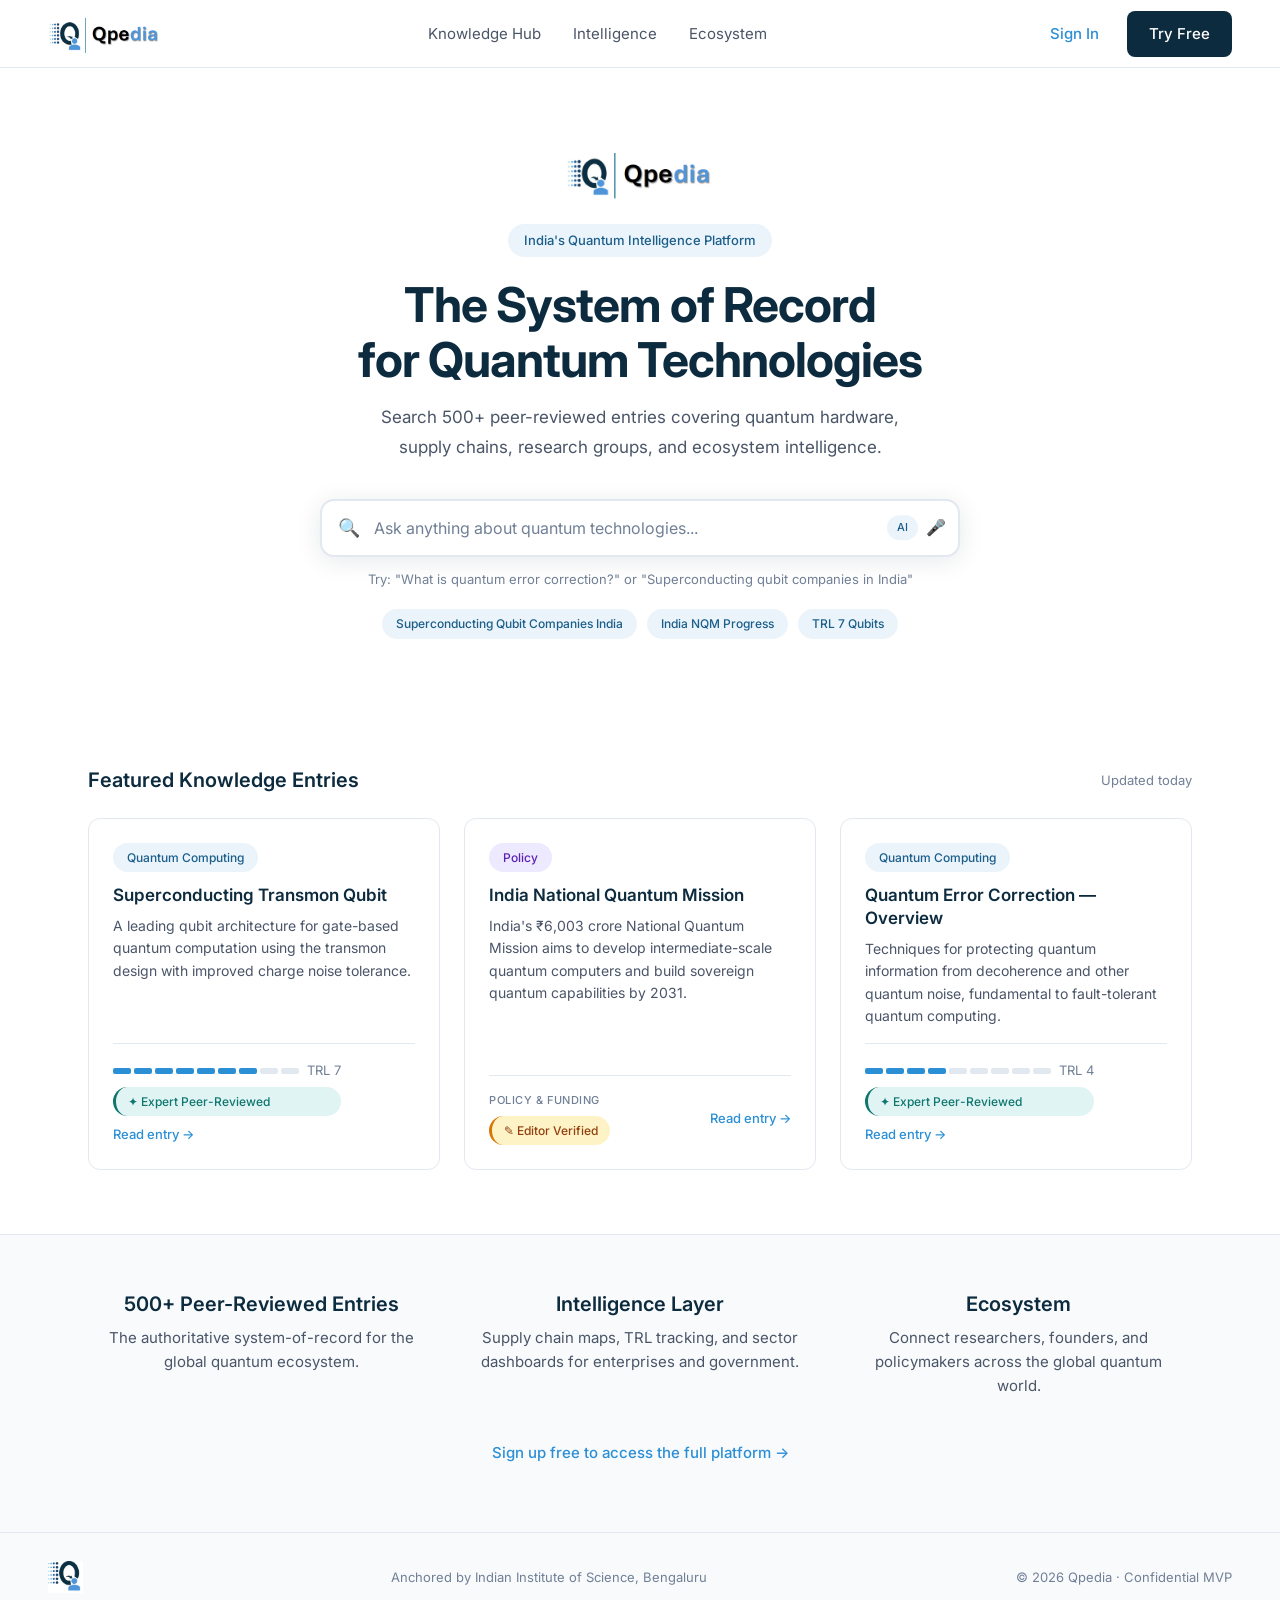
==== index.html @ 35ad792a "First commit" ====
<!DOCTYPE html>
<html lang="en">

<head>
  <meta charset="UTF-8" />
  <meta http-equiv="refresh" content="0; url=01_homepage.html" />
  <link rel="icon" type="image/x-icon" href="favicon.ico">
  <meta name="viewport" content="width=device-width, initial-scale=1.0" />
  <title>Qpedia Demo</title>
  <link rel="stylesheet" href="shared.css" />
  <style>
    body {
      display: flex;
      align-items: center;
      justify-content: center;
      min-height: 100vh;
      background: var(--qp-off-white);
    }

    .loading-wrap {
      text-align: center;
    }

    .spinner {
      width: 40px;
      height: 40px;
      border: 3px solid var(--qp-border);
      border-top-color: var(--qp-blue);
      border-radius: 50%;
      animation: spin 0.8s linear infinite;
      margin: 0 auto 16px;
    }

    @keyframes spin {
      to {
        transform: rotate(360deg);
      }
    }
  </style>
</head>

<body>
  <div class="loading-wrap">
    <div class="spinner"></div>
    <p class="qp-body">Loading Qpedia Demo…</p>
  </div>
</body>

</html>
---- shared.css ----
/* ============================================================
   QPEDIA SHARED DESIGN SYSTEM — shared.css
   Premium minimal light-mode design for Quantum Technologies
   ============================================================ */

@import url('https://fonts.googleapis.com/css2?family=Inter:wght@400;500;600;700&display=swap');

/* ============================================================
   CSS CUSTOM PROPERTIES
   ============================================================ */

:root {
  /* Brand Colors */
  --qp-navy: #0D2B3E;
  --qp-blue: #2B8FD6;
  --qp-blue-mid: #1B5E8A;
  --qp-blue-light: #EBF4FB;

  /* Neutrals */
  --qp-white: #FFFFFF;
  --qp-off-white: #F8FAFC;

  /* Text */
  --qp-text: #1A1A2E;
  --qp-text-2: #4A5568;
  --qp-text-3: #718096;

  /* UI */
  --qp-border: #E2E8F0;

  /* Status */
  --qp-success: #2F855A;
  --qp-warning: #D97706;

  /* Radius */
  --qp-radius: 12px;
  --qp-radius-sm: 8px;
  --qp-radius-lg: 16px;

  /* Shadows */
  --qp-shadow: 0 4px 16px rgba(13, 43, 62, 0.08);
  --qp-shadow-lg: 0 8px 32px rgba(13, 43, 62, 0.12);
}

/* ============================================================
   GLOBAL RESET & BASE
   ============================================================ */

*,
*::before,
*::after {
  box-sizing: border-box;
  margin: 0;
  padding: 0;
}

body {
  font-family: 'Inter', system-ui, sans-serif;
  background: var(--qp-white);
  color: var(--qp-text);
  line-height: 1.6;
  -webkit-font-smoothing: antialiased;
  -moz-osx-font-smoothing: grayscale;
}

/* ============================================================
   TYPOGRAPHY
   ============================================================ */

.qp-h1 {
  font-size: 48px;
  font-weight: 700;
  color: var(--qp-navy);
  letter-spacing: -0.02em;
  line-height: 1.15;
}

.qp-h2 {
  font-size: 32px;
  font-weight: 700;
  color: var(--qp-navy);
  letter-spacing: -0.01em;
  line-height: 1.25;
}

.qp-h3 {
  font-size: 20px;
  font-weight: 600;
  color: var(--qp-navy);
  line-height: 1.35;
}

.qp-body-lg {
  font-size: 17px;
  font-weight: 400;
  line-height: 1.75;
  color: var(--qp-text);
}

.qp-body {
  font-size: 15px;
  font-weight: 400;
  line-height: 1.6;
  color: var(--qp-text-2);
}

.qp-caption {
  font-size: 13px;
  font-weight: 400;
  color: var(--qp-text-3);
}

.qp-label {
  font-size: 12px;
  font-weight: 500;
  letter-spacing: 0.05em;
  text-transform: uppercase;
  color: var(--qp-text-3);
}

/* ============================================================
   NAVIGATION
   ============================================================ */

.qp-nav {
  height: 68px;
  background: var(--qp-white);
  border-bottom: 1px solid var(--qp-border);
  display: flex;
  align-items: center;
  justify-content: space-between;
  padding: 0 48px;
  position: sticky;
  top: 0;
  z-index: 100;
  max-width: 100%;
}

.qp-nav-brand {
  display: flex;
  align-items: center;
  gap: 10px;
  text-decoration: none;
}

.qp-nav-brand img {
  height: 40px;
}

.qp-nav-brand-text {
  font-size: 20px;
  font-weight: 700;
  color: var(--qp-navy);
}

.qp-nav-links {
  display: flex;
  gap: 32px;
  list-style: none;
}

.qp-nav-links a {
  font-size: 15px;
  color: var(--qp-text-2);
  text-decoration: none;
  transition: color 0.15s;
}

.qp-nav-links a:hover {
  color: var(--qp-navy);
}

.qp-nav-links a.active {
  color: var(--qp-navy);
  font-weight: 600;
}

.qp-nav-actions {
  display: flex;
  gap: 12px;
  align-items: center;
}

.qp-nav-avatar {
  width: 38px;
  height: 38px;
  border-radius: 50%;
  background: var(--qp-navy);
  color: var(--qp-white);
  font-size: 14px;
  font-weight: 600;
  display: flex;
  align-items: center;
  justify-content: center;
  flex-shrink: 0;
}

.qp-nav-bell {
  position: relative;
  cursor: pointer;
  font-size: 20px;
  color: var(--qp-text-2);
  display: flex;
  align-items: center;
  justify-content: center;
}

.qp-nav-bell .badge {
  position: absolute;
  top: -4px;
  right: -4px;
  background: #EF4444;
  color: var(--qp-white);
  font-size: 10px;
  font-weight: 600;
  border-radius: 50%;
  width: 16px;
  height: 16px;
  display: flex;
  align-items: center;
  justify-content: center;
}

/* ============================================================
   FOOTER
   ============================================================ */

.qp-footer {
  background: var(--qp-off-white);
  border-top: 1px solid var(--qp-border);
  padding: 28px 48px;
  display: flex;
  align-items: center;
  justify-content: space-between;
}

.qp-footer img {
  height: 32px;
}

.qp-footer-center {
  font-size: 13px;
  color: var(--qp-text-3);
}

.qp-footer-right {
  font-size: 13px;
  color: var(--qp-text-3);
}

/* ============================================================
   BUTTONS
   ============================================================ */

.qp-btn-primary {
  background: var(--qp-navy);
  color: var(--qp-white);
  border: none;
  border-radius: var(--qp-radius-sm);
  padding: 11px 22px;
  font-size: 15px;
  font-weight: 500;
  cursor: pointer;
  font-family: inherit;
  transition: background 0.15s;
  text-decoration: none;
  display: inline-flex;
  align-items: center;
  gap: 8px;
}

.qp-btn-primary:hover {
  background: var(--qp-blue-mid);
}

.qp-btn-secondary {
  background: var(--qp-white);
  color: var(--qp-navy);
  border: 1.5px solid var(--qp-navy);
  border-radius: var(--qp-radius-sm);
  padding: 11px 22px;
  font-size: 15px;
  font-weight: 500;
  cursor: pointer;
  font-family: inherit;
  transition: background 0.15s;
  text-decoration: none;
  display: inline-flex;
  align-items: center;
  gap: 8px;
}

.qp-btn-secondary:hover {
  background: var(--qp-blue-light);
}

.qp-btn-ghost {
  background: transparent;
  color: var(--qp-blue);
  border: none;
  padding: 11px 16px;
  font-size: 15px;
  font-weight: 500;
  cursor: pointer;
  font-family: inherit;
  text-decoration: none;
  display: inline-flex;
  align-items: center;
  gap: 6px;
  transition: color 0.15s;
}

.qp-btn-ghost:hover {
  color: var(--qp-blue-mid);
}

.qp-btn-success {
  background: var(--qp-success);
  color: var(--qp-white);
  border: none;
  border-radius: var(--qp-radius-sm);
  padding: 11px 22px;
  font-size: 15px;
  font-weight: 500;
  cursor: pointer;
  font-family: inherit;
  transition: background 0.15s;
  text-decoration: none;
  display: inline-flex;
  align-items: center;
  gap: 8px;
}

.qp-btn-success:hover {
  background: #276749;
}

/* Button size modifier */
.qp-btn-sm {
  padding: 8px 16px;
  font-size: 13px;
}

/* ============================================================
   CARDS
   ============================================================ */

.qp-card {
  background: var(--qp-white);
  border: 1px solid var(--qp-border);
  border-radius: var(--qp-radius);
  padding: 24px;
  transition: all 0.2s;
}

.qp-card:hover {
  border-color: #B5D0E8;
  box-shadow: var(--qp-shadow);
}

.qp-card-highlight {
  background: var(--qp-white);
  border: 2px solid var(--qp-blue);
  border-radius: var(--qp-radius);
  padding: 24px;
  transition: all 0.2s;
}

.qp-card-highlight:hover {
  box-shadow: var(--qp-shadow);
}

/* ============================================================
   TRUST BADGES
   ============================================================ */

.qp-badge-expert {
  display: inline-flex;
  align-items: center;
  gap: 0px;
  padding: 5px 12px;
  background: #E0F4F4;
  color: #0F766E;
  border-radius: 20px;
  border-left: 3px solid #0F766E;
  font-size: 12px;
  font-weight: 500;
}

.qp-badge-editor {
  display: inline-flex;
  align-items: center;
  gap: 6px;
  padding: 5px 12px;
  background: #FEF3C7;
  color: #92400E;
  border-radius: 20px;
  border-left: 3px solid #D97706;
  font-size: 12px;
  font-weight: 500;
}

.qp-nav-links a.kh-active {
  color: var(--qp-navy);
  font-weight: 700;
  text-decoration: underline;
  text-underline-offset: 4px;
}

/* ============================================================
   TRL INDICATOR
   ============================================================ */

.qp-trl {
  display: flex;
  align-items: center;
  gap: 8px;
}

.qp-trl-bar {
  display: flex;
  gap: 3px;
}

.qp-trl-segment {
  width: 18px;
  height: 6px;
  border-radius: 2px;
}

.qp-trl-segment.filled {
  background: var(--qp-blue);
}

.qp-trl-segment.empty {
  background: var(--qp-border);
}

.qp-trl-label {
  font-size: 13px;
  color: var(--qp-text-3);
  white-space: nowrap;
}

/* ============================================================
   DOMAIN CHIPS
   ============================================================ */

.qp-chip {
  display: inline-flex;
  align-items: center;
  padding: 5px 14px;
  background: var(--qp-blue-light);
  color: var(--qp-blue-mid);
  border-radius: 20px;
  font-size: 12px;
  font-weight: 500;
  text-decoration: none;
  transition: background 0.15s;
}

.qp-chip:hover {
  background: #D4E9F7;
}

.qp-chip-selected {
  border: 1.5px solid var(--qp-blue);
  background: var(--qp-blue-light);
  color: var(--qp-blue-mid);
}

.qp-chip-outline {
  background: transparent;
  border: 1px solid var(--qp-border);
  color: var(--qp-text-2);
}

/* ============================================================
   AI SUMMARY BOX
   ============================================================ */

.qp-ai-box {
  background: var(--qp-blue-light);
  border-left: 4px solid var(--qp-blue);
  border-radius: var(--qp-radius-sm);
  padding: 20px 24px;
}

.qp-ai-box-header {
  display: flex;
  justify-content: space-between;
  align-items: center;
  margin-bottom: 12px;
}

.qp-ai-label {
  font-size: 12px;
  font-weight: 600;
  letter-spacing: 0.05em;
  text-transform: uppercase;
  color: var(--qp-blue);
}

.qp-ai-powered {
  font-size: 12px;
  color: var(--qp-text-3);
}

/* ============================================================
   FORM INPUTS
   ============================================================ */

.qp-input {
  width: 100%;
  height: 48px;
  border: 1px solid var(--qp-border);
  border-radius: var(--qp-radius-sm);
  padding: 0 16px;
  font-size: 15px;
  font-family: inherit;
  color: var(--qp-text);
  outline: none;
  background: var(--qp-white);
  transition: border-color 0.15s, box-shadow 0.15s;
}

.qp-input:focus {
  border-color: var(--qp-blue);
  box-shadow: 0 0 0 3px rgba(43, 143, 214, 0.12);
}

.qp-input::placeholder {
  color: var(--qp-text-3);
}

.qp-input-wrap {
  position: relative;
  width: 100%;
}

.qp-input-icon-left {
  position: absolute;
  left: 14px;
  top: 50%;
  transform: translateY(-50%);
  color: var(--qp-text-3);
  pointer-events: none;
  display: flex;
  align-items: center;
}

.qp-input-wrap .qp-input-icon-left+.qp-input {
  padding-left: 44px;
}

/* ============================================================
   LAYOUT UTILITIES
   ============================================================ */

.qp-container {
  max-width: 1200px;
  margin: 0 auto;
  padding: 0 48px;
}

.qp-page {
  min-height: 100vh;
  display: flex;
  flex-direction: column;
}

.qp-content {
  flex: 1;
}

.qp-two-col {
  display: grid;
  grid-template-columns: 760px 1fr;
  gap: 0;
}

.qp-three-col {
  display: grid;
  grid-template-columns: 240px 1fr 240px;
  gap: 0;
}

.qp-sidebar-left {
  border-right: 1px solid var(--qp-border);
  padding: 24px;
  background: var(--qp-off-white);
}

.qp-sidebar-right {
  border-left: 1px solid var(--qp-border);
  padding: 24px;
  background: var(--qp-off-white);
}

.qp-section {
  padding: 48px 0;
}

.qp-divider {
  height: 1px;
  background: var(--qp-border);
  border: none;
  margin: 20px 0;
}

/* ============================================================
   RESEARCHER MINI-CARD & AVATARS
   ============================================================ */

.qp-person-card {
  background: var(--qp-white);
  border: 1px solid var(--qp-border);
  border-radius: var(--qp-radius);
  padding: 16px;
  display: flex;
  flex-direction: column;
  gap: 6px;
  transition: all 0.2s;
}

.qp-person-card:hover {
  border-color: #B5D0E8;
  box-shadow: var(--qp-shadow);
}

.qp-avatar {
  width: 44px;
  height: 44px;
  border-radius: 50%;
  background: var(--qp-navy);
  color: var(--qp-white);
  font-size: 15px;
  font-weight: 600;
  display: flex;
  align-items: center;
  justify-content: center;
  flex-shrink: 0;
}

.qp-avatar-lg {
  width: 72px;
  height: 72px;
  font-size: 24px;
}

/* ============================================================
   SIGN-UP GATE BOX
   ============================================================ */

.qp-gate {
  border: 2px solid var(--qp-blue);
  border-radius: var(--qp-radius);
  padding: 32px;
  text-align: center;
  background: var(--qp-white);
}

/* ============================================================
   KEY CONCEPT CALLOUT
   ============================================================ */

.qp-callout {
  background: var(--qp-blue-light);
  border-left: 4px solid var(--qp-blue);
  border-radius: var(--qp-radius-sm);
  padding: 16px 20px;
  margin: 24px 0;
}

/* ============================================================
   INLINE KNOWLEDGE GRAPH LINK
   ============================================================ */

.qp-kg-link {
  color: var(--qp-blue);
  text-decoration: underline;
  text-decoration-style: dotted;
  cursor: pointer;
}

.qp-kg-link::after {
  content: '⤴';
  font-size: 11px;
  vertical-align: super;
  margin-left: 2px;
}

/* ============================================================
   STATS ROW
   ============================================================ */

.qp-stats {
  display: flex;
  gap: 0;
}

.qp-stat {
  flex: 1;
  text-align: center;
  padding: 12px;
}

.qp-stat-value {
  font-size: 20px;
  font-weight: 600;
  color: var(--qp-navy);
  display: block;
}

.qp-stat-label {
  font-size: 12px;
  color: var(--qp-text-3);
}

/* ============================================================
   PROGRESS RING
   ============================================================ */

.qp-progress-ring {
  display: inline-block;
}

/* ============================================================
   TAB NAVIGATION
   ============================================================ */

.qp-tabs {
  display: flex;
  border-bottom: 2px solid var(--qp-border);
  gap: 0;
}

.qp-tab {
  padding: 10px 22px;
  font-size: 15px;
  color: var(--qp-text-2);
  cursor: pointer;
  border-bottom: 2px solid transparent;
  margin-bottom: -2px;
  text-decoration: none;
  font-family: inherit;
  background: transparent;
  border-top: none;
  border-left: none;
  border-right: none;
  transition: color 0.15s, border-bottom-color 0.15s;
  white-space: nowrap;
}

.qp-tab:hover {
  color: var(--qp-navy);
}

.qp-tab.active {
  color: var(--qp-navy);
  font-weight: 600;
  border-bottom-color: var(--qp-navy);
}
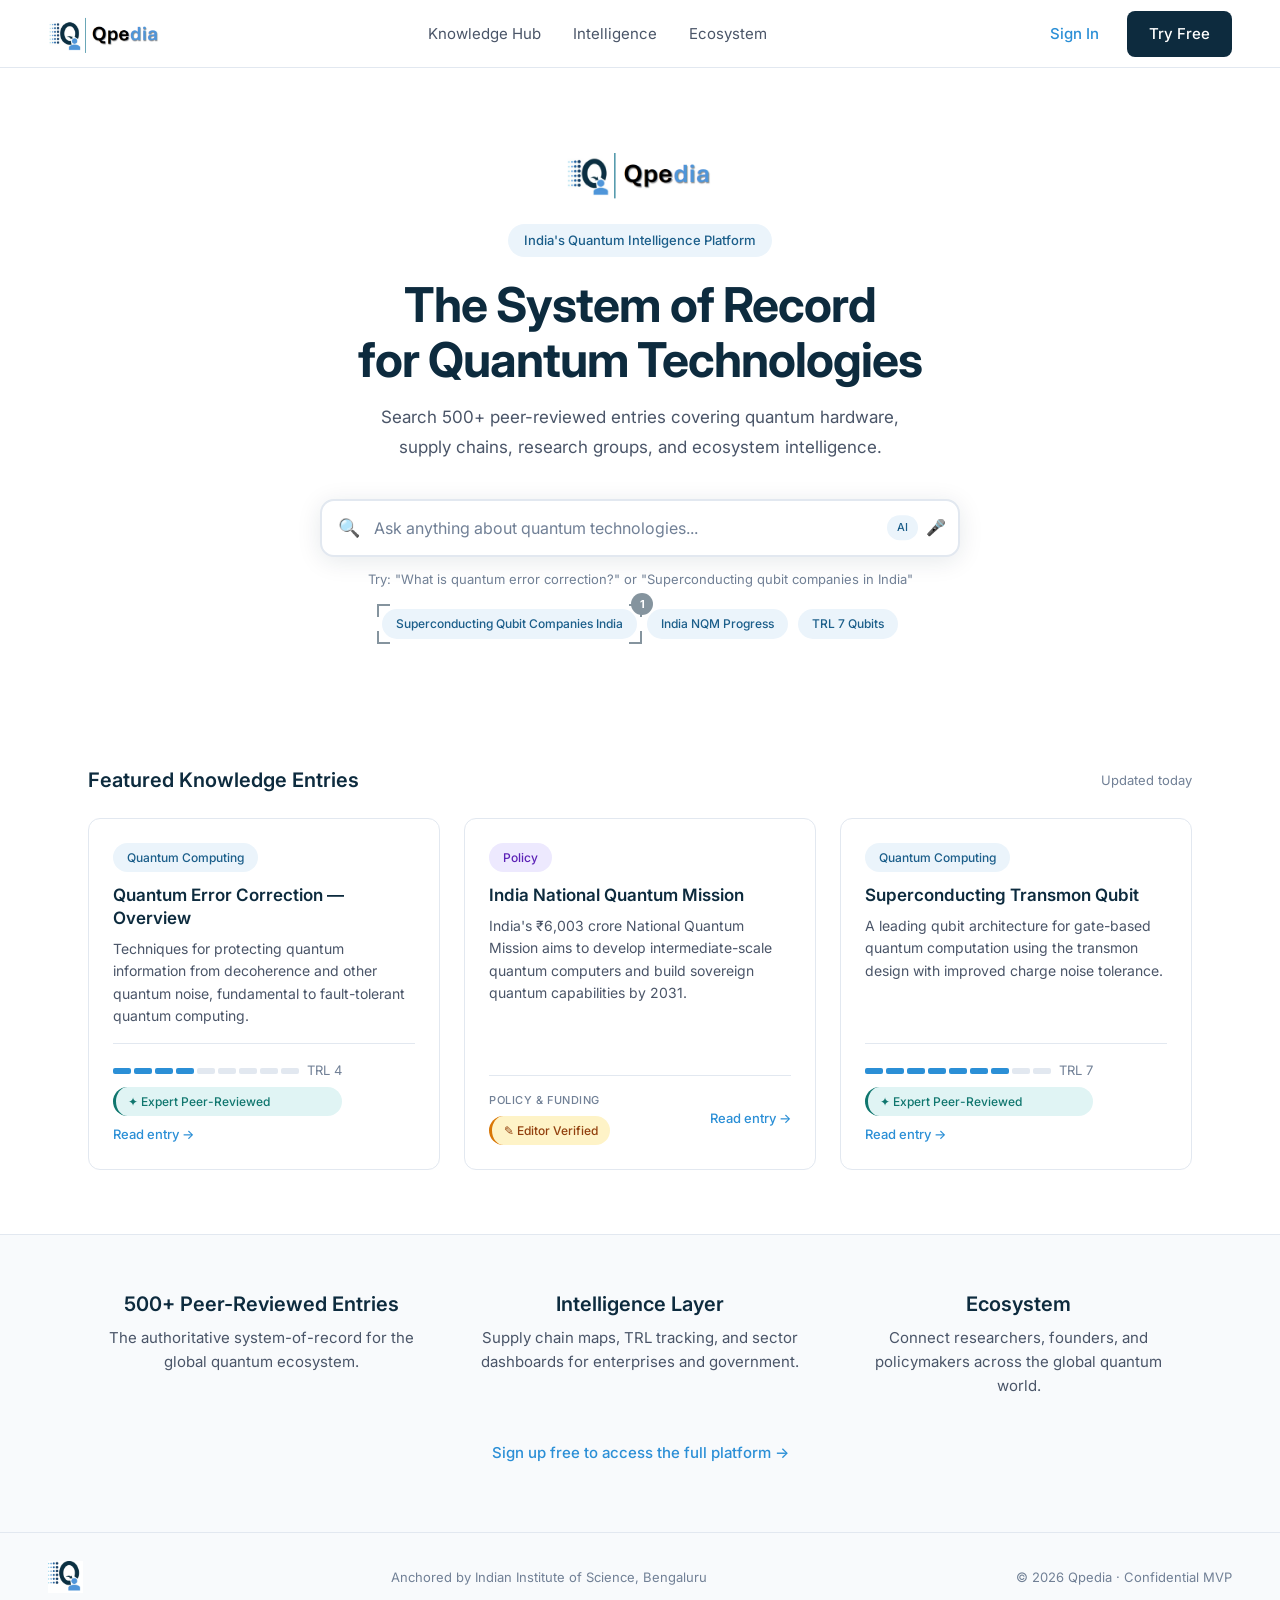
==== commit cc0daa2f: "feat: mock-site-tour; UI: added revenue stream based nudges to the apge" ====
--- a/index.html
+++ b/index.html
@@ -3,47 +3,474 @@
 
 <head>
   <meta charset="UTF-8" />
-  <meta http-equiv="refresh" content="0; url=01_homepage.html" />
+  <meta name="viewport" content="width=device-width, initial-scale=1.0" />
+  <title>Qpedia — The System of Record for Quantum Technologies</title>
   <link rel="icon" type="image/x-icon" href="favicon.ico">
-  <meta name="viewport" content="width=device-width, initial-scale=1.0" />
-  <title>Qpedia Demo</title>
+  <meta name="description"
+    content="Search 500+ peer-reviewed entries covering quantum hardware, supply chains, research groups, and ecosystem intelligence." />
   <link rel="stylesheet" href="shared.css" />
+  <link rel="stylesheet" href="shared-tour.css" />
   <style>
-    body {
+    /* ── Hero ──────────────────────────────────────────────── */
+    .hero {
+      width: 100%;
+      background: var(--qp-white);
+      padding: 80px 48px 64px;
+      text-align: center;
+    }
+
+    .hero-badge {
+      display: inline-block;
+      background: var(--qp-blue-light);
+      color: var(--qp-blue-mid);
+      border-radius: 20px;
+      padding: 6px 16px;
+      font-size: 13px;
+      font-weight: 500;
+      margin-bottom: 20px;
+    }
+
+    .hero h1 {
+      max-width: 720px;
+      margin: 0 auto 16px;
+    }
+
+    .hero .hero-sub {
+      max-width: 540px;
+      margin: 0 auto 36px;
+      color: var(--qp-text-2);
+    }
+
+    /* ── Search box ─────────────────────────────────────────── */
+    .search-wrap {
+      max-width: 640px;
+      margin: 0 auto;
+      position: relative;
+    }
+
+    .search-wrap input[type="text"] {
+      width: 100%;
+      height: 58px;
+      border: 2px solid var(--qp-border);
+      border-radius: 14px;
+      padding: 0 120px 0 52px;
+      font-size: 16px;
+      font-family: inherit;
+      color: var(--qp-text);
+      outline: none;
+      box-shadow: 0 4px 24px rgba(13, 43, 62, 0.10);
+      transition: border-color 0.2s;
+    }
+
+    .search-wrap input[type="text"]:focus {
+      border-color: var(--qp-blue);
+    }
+
+    .search-wrap input[type="text"]::placeholder {
+      color: var(--qp-text-3);
+    }
+
+    .search-icon {
+      position: absolute;
+      left: 18px;
+      top: 50%;
+      transform: translateY(-50%);
+      font-size: 18px;
+      color: var(--qp-text-3);
+      pointer-events: none;
+      line-height: 1;
+    }
+
+    .search-right {
+      position: absolute;
+      right: 14px;
+      top: 50%;
+      transform: translateY(-50%);
+      display: flex;
+      gap: 8px;
+      align-items: center;
+    }
+
+    .search-mic {
+      font-size: 16px;
+      cursor: pointer;
+      line-height: 1;
+      color: var(--qp-text-3);
+      transition: color 0.15s;
+    }
+
+    .search-mic:hover {
+      color: var(--qp-navy);
+    }
+
+    .search-hint {
+      margin-top: 12px;
+      text-align: center;
+    }
+
+    /* ── Trending tags ──────────────────────────────────────── */
+    .trending-row {
+      display: flex;
+      justify-content: center;
+      gap: 10px;
+      margin-top: 20px;
+    }
+
+    /* ── Featured cards section ─────────────────────────────── */
+    .featured-section {
+      margin-top: 64px;
+      padding-bottom: 64px;
+    }
+
+    .featured-header {
+      display: flex;
+      justify-content: space-between;
+      align-items: center;
+      margin-bottom: 24px;
+    }
+
+    .cards-grid {
+      display: grid;
+      grid-template-columns: repeat(3, 1fr);
+      gap: 24px;
+    }
+
+    .entry-card {
+      display: flex;
+      flex-direction: column;
+      cursor: pointer;
+      text-decoration: none;
+    }
+
+    .entry-card .card-title {
+      font-size: 17px;
+      font-weight: 600;
+      color: var(--qp-navy);
+      margin: 12px 0 8px;
+      line-height: 1.35;
+    }
+
+    .entry-card .card-excerpt {
+      font-size: 14px;
+      color: var(--qp-text-2);
+      line-height: 1.6;
+      flex: 1;
+    }
+
+    .card-footer {
+      display: flex;
+      justify-content: space-between;
+      align-items: center;
+      margin-top: 16px;
+      padding-top: 16px;
+      border-top: 1px solid var(--qp-border);
+      gap: 8px;
+      flex-wrap: wrap;
+    }
+
+    .card-footer-left {
+      display: flex;
+      flex-direction: column;
+      gap: 6px;
+    }
+
+    /* ── Capability teasers ─────────────────────────────────── */
+    .capability-section {
+      background: var(--qp-off-white);
+      padding: 56px 48px;
+      margin-top: 0;
+      border-top: 1px solid var(--qp-border);
+    }
+
+    .capability-grid {
+      display: grid;
+      grid-template-columns: repeat(3, 1fr);
+      gap: 48px;
+    }
+
+    .capability-col {
+      text-align: center;
+    }
+
+    .capability-icon {
+      width: 56px;
+      height: 56px;
+      border-radius: 50%;
+      background: var(--qp-blue-light);
       display: flex;
       align-items: center;
       justify-content: center;
-      min-height: 100vh;
-      background: var(--qp-off-white);
-    }
-
-    .loading-wrap {
+      margin: 0 auto 16px;
+      font-size: 24px;
+    }
+
+    .capability-col .qp-h3 {
+      margin-bottom: 8px;
+    }
+
+    .capability-cta {
       text-align: center;
-    }
-
-    .spinner {
-      width: 40px;
-      height: 40px;
-      border: 3px solid var(--qp-border);
-      border-top-color: var(--qp-blue);
-      border-radius: 50%;
-      animation: spin 0.8s linear infinite;
-      margin: 0 auto 16px;
-    }
-
-    @keyframes spin {
-      to {
-        transform: rotate(360deg);
+      margin-top: 32px;
+    }
+
+    /* ── Responsive ─────────────────────────────────────────── */
+    @media (max-width: 1100px) {
+      .cards-grid {
+        grid-template-columns: repeat(2, 1fr);
+      }
+
+      .capability-grid {
+        grid-template-columns: repeat(2, 1fr);
+        gap: 32px;
+      }
+
+      .qp-nav {
+        padding: 0 24px;
+      }
+
+      .hero {
+        padding: 60px 24px 48px;
+      }
+
+      .capability-section {
+        padding: 48px 24px;
+      }
+
+      .qp-footer {
+        padding: 24px;
+      }
+    }
+
+    @media (max-width: 768px) {
+
+      .cards-grid,
+      .capability-grid {
+        grid-template-columns: 1fr;
       }
     }
   </style>
 </head>
 
-<body>
-  <div class="loading-wrap">
-    <div class="spinner"></div>
-    <p class="qp-body">Loading Qpedia Demo…</p>
-  </div>
+<body class="qp-page">
+
+  <!-- ═══════════════════════════════════════════════════════
+       NAV BAR
+  ═══════════════════════════════════════════════════════ -->
+  <nav class="qp-nav">
+    <!-- Brand -->
+    <a href="index.html" class="qp-nav-brand">
+      <img src="Logo_withName.png" alt="Qpedia" height="40" />
+    </a>
+
+    <!-- Links -->
+    <ul class="qp-nav-links">
+      <li><a href="knowledge_hub.html">Knowledge Hub</a></li>
+      <li><a href="intelligence.html">Intelligence</a></li>
+      <li><a href="ecosystem.html">Ecosystem</a></li>
+    </ul>
+
+    <!-- Actions -->
+    <div class="qp-nav-actions">
+      <a class="qp-btn-ghost" href="04_signup.html">Sign In</a>
+      <a class="qp-btn-primary" href="04_signup.html">Try Free</a>
+    </div>
+  </nav>
+
+  <!-- ═══════════════════════════════════════════════════════
+       HERO
+  ═══════════════════════════════════════════════════════ -->
+  <div class="qp-content">
+    <section class="hero">
+      <!-- Logo with name -->
+      <img src="Logo_withName.png" alt="Qpedia" style="height:52px; display:block; margin:0 auto 24px;" />
+
+      <!-- Pill badge -->
+      <span class="hero-badge">India's Quantum Intelligence Platform</span>
+
+      <!-- Headline -->
+      <h1 class="qp-h1 hero-h1">The System of Record for&nbsp;Quantum Technologies</h1>
+
+      <!-- Sub-heading -->
+      <p class="qp-body-lg hero-sub">
+        Search 500+ peer-reviewed entries covering quantum hardware, supply chains,
+        research groups, and ecosystem intelligence.
+      </p>
+
+      <!-- Search box -->
+      <div class="search-wrap">
+        <span class="search-icon">🔍</span>
+        <input type="text" id="main-search" placeholder="Ask anything about quantum technologies..."
+          autocomplete="off" />
+        <div class="search-right">
+          <span class="qp-chip" style="font-size:11px; padding:4px 10px;">AI</span>
+          <span class="search-mic" title="Voice search">🎤</span>
+        </div>
+      </div>
+
+      <!-- Hint -->
+      <p class="qp-caption search-hint">
+        Try: "What is quantum error correction?" or "Superconducting qubit companies in India"
+      </p>
+
+      <!-- Trending tags -->
+      <div class="trending-row">
+        <a class="qp-chip qp-step-1" href="02_search_results.html">Superconducting Qubit Companies India</a>
+        <a class="qp-chip" href="#">India NQM Progress</a>
+        <a class="qp-chip" href="#">TRL 7 Qubits</a>
+      </div>
+    </section>
+
+    <!-- ═══════════════════════════════════════════════════════
+         FEATURED KNOWLEDGE ENTRIES
+    ═══════════════════════════════════════════════════════ -->
+    <div class="qp-container featured-section">
+      <div class="featured-header">
+        <h3 class="qp-h3">Featured Knowledge Entries</h3>
+        <span class="qp-caption">Updated today</span>
+      </div>
+
+      <div class="cards-grid">
+
+        <!-- Card 1 — Quantum Error Correction -->
+        <a class="qp-card entry-card" href="09_quantum_error_correction.html" style="text-decoration:none;">
+          <span class="qp-chip" style="align-self:flex-start;">Quantum Computing</span>
+          <div class="card-title">Quantum Error Correction — Overview</div>
+          <p class="card-excerpt qp-body">
+            Techniques for protecting quantum information from decoherence and other
+            quantum noise, fundamental to fault-tolerant quantum computing.
+          </p>
+          <div class="card-footer">
+            <div class="card-footer-left">
+              <!-- TRL: 9 segments, 4 filled -->
+              <div class="qp-trl">
+                <div class="qp-trl-bar">
+                  <div class="qp-trl-segment filled"></div>
+                  <div class="qp-trl-segment filled"></div>
+                  <div class="qp-trl-segment filled"></div>
+                  <div class="qp-trl-segment filled"></div>
+                  <div class="qp-trl-segment empty"></div>
+                  <div class="qp-trl-segment empty"></div>
+                  <div class="qp-trl-segment empty"></div>
+                  <div class="qp-trl-segment empty"></div>
+                  <div class="qp-trl-segment empty"></div>
+                </div>
+                <span class="qp-trl-label">TRL 4</span>
+              </div>
+              <span class="qp-badge-expert">✦ Expert Peer-Reviewed</span>
+            </div>
+            <span class="qp-btn-ghost" style="font-size:13px; padding:0;">Read entry →</span>
+          </div>
+        </a>
+
+        <!-- Card 2 — India National Quantum Mission -->
+        <a class="qp-card entry-card" href="#" style="text-decoration:none;">
+          <span class="qp-chip" style="align-self:flex-start; background:#EDE9FE; color:#5B21B6;">Policy</span>
+          <div class="card-title">India National Quantum Mission</div>
+          <p class="card-excerpt qp-body">
+            India's ₹6,003 crore National Quantum Mission aims to develop intermediate-scale
+            quantum computers and build sovereign quantum capabilities by 2031.
+          </p>
+          <div class="card-footer">
+            <div class="card-footer-left">
+              <span class="qp-label" style="color: var(--qp-text-3); font-size:11px;">Policy &amp; Funding</span>
+              <span class="qp-badge-editor">✎ Editor Verified</span>
+            </div>
+            <span class="qp-btn-ghost" style="font-size:13px; padding:0;">Read entry →</span>
+          </div>
+        </a>
+
+        <!-- Card 3 — Superconducting Transmon Qubit -->
+        <a class="qp-card entry-card" href="#" style="text-decoration:none;">
+          <span class="qp-chip" style="align-self:flex-start;">Quantum Computing</span>
+          <div class="card-title">Superconducting Transmon Qubit</div>
+          <p class="card-excerpt qp-body">
+            A leading qubit architecture for gate-based quantum computation using the
+            transmon design with improved charge noise tolerance.
+          </p>
+          <div class="card-footer">
+            <div class="card-footer-left">
+              <!-- TRL: 9 segments, 7 filled -->
+              <div class="qp-trl">
+                <div class="qp-trl-bar">
+                  <div class="qp-trl-segment filled"></div>
+                  <div class="qp-trl-segment filled"></div>
+                  <div class="qp-trl-segment filled"></div>
+                  <div class="qp-trl-segment filled"></div>
+                  <div class="qp-trl-segment filled"></div>
+                  <div class="qp-trl-segment filled"></div>
+                  <div class="qp-trl-segment filled"></div>
+                  <div class="qp-trl-segment empty"></div>
+                  <div class="qp-trl-segment empty"></div>
+                </div>
+                <span class="qp-trl-label">TRL 7</span>
+              </div>
+              <span class="qp-badge-expert">✦ Expert Peer-Reviewed</span>
+            </div>
+            <span class="qp-btn-ghost" style="font-size:13px; padding:0;">Read entry →</span>
+          </div>
+        </a>
+
+      </div>
+    </div>
+
+    <!-- ═══════════════════════════════════════════════════════
+         CAPABILITY TEASERS
+    ═══════════════════════════════════════════════════════ -->
+    <section class="capability-section">
+      <div class="qp-container">
+        <div class="capability-grid">
+
+          <!-- Col 1 -->
+          <div class="capability-col">
+            <h3 class="qp-h3">500+ Peer-Reviewed Entries</h3>
+            <p class="qp-body">The authoritative system-of-record for the global quantum ecosystem.</p>
+          </div>
+
+          <!-- Col 2 -->
+          <div class="capability-col">
+            <h3 class="qp-h3">Intelligence Layer</h3>
+            <p class="qp-body">Supply chain maps, TRL tracking, and sector dashboards for enterprises and government.
+            </p>
+          </div>
+
+          <!-- Col 3 -->
+          <div class="capability-col">
+            <h3 class="qp-h3">Ecosystem</h3>
+            <p class="qp-body">Connect researchers, founders, and policymakers across the global quantum world.</p>
+          </div>
+
+        </div>
+
+        <!-- CTA -->
+        <div class="capability-cta">
+          <a class="qp-btn-ghost" href="04_signup.html">
+            Sign up free to access the full platform →
+          </a>
+        </div>
+      </div>
+    </section>
+  </div><!-- /.qp-content -->
+
+  <!-- ═══════════════════════════════════════════════════════
+       FOOTER
+  ═══════════════════════════════════════════════════════ -->
+  <footer class="qp-footer">
+    <img src="Logo.jpeg" alt="Qpedia" style="height:32px;" />
+    <span class="qp-footer-center">Anchored by Indian Institute of Science, Bengaluru</span>
+    <span class="qp-footer-right">© 2026 Qpedia · Confidential MVP</span>
+  </footer>
+
+  <!-- ═══════════════════════════════════════════════════════
+       VANILLA JS
+  ═══════════════════════════════════════════════════════ -->
+  <script>
+    document.getElementById('main-search').addEventListener('keydown', function (e) {
+      if (e.key === 'Enter' && this.value.trim() !== '') {
+        window.location.href = '02_search_results.html';
+      }
+    });
+  </script>
+  <script src="shared-tour.js"></script>
 </body>
 
 </html>
--- a/shared-tour.css
+++ b/shared-tour.css
@@ -0,0 +1,98 @@
+/* ============================================================
+   QPEDIA SHARED TOUR — shared-tour.css
+   Drop-in guided step highlight for prototype pages.
+   Usage: add class="qp-step-1" to any one element per page.
+   ============================================================ */
+
+/* ── Overlay (absolute layer, never blocks clicks) ───────── */
+.qp-tour-overlay {
+  position: fixed;
+  pointer-events: none;
+  z-index: 500;
+  opacity: 0;
+  transition: opacity 0.35s ease;
+}
+
+.qp-tour-overlay.qp-tour-visible {
+  opacity: 0.5;
+}
+
+/* ── Corner brackets ─────────────────────────────────────── */
+.qp-tour-corner {
+  position: absolute;
+  width: 13px;
+  height: 13px;
+  animation: qp-tour-breathe 2.8s ease-in-out infinite;
+}
+
+.qp-tour-tl {
+  top: 0;
+  left: 0;
+  border-top: 2px solid #0D2B3E;
+  border-left: 2px solid #0D2B3E;
+}
+
+.qp-tour-tr {
+  top: 0;
+  right: 0;
+  border-top: 2px solid #0D2B3E;
+  border-right: 2px solid #0D2B3E;
+}
+
+.qp-tour-bl {
+  bottom: 0;
+  left: 0;
+  border-bottom: 2px solid #0D2B3E;
+  border-left: 2px solid #0D2B3E;
+}
+
+.qp-tour-br {
+  bottom: 0;
+  right: 0;
+  border-bottom: 2px solid #0D2B3E;
+  border-right: 2px solid #0D2B3E;
+}
+
+/* ── Step badge ──────────────────────────────────────────── */
+.qp-tour-badge {
+  position: absolute;
+  top: -11px;
+  right: -11px;
+  width: 22px;
+  height: 22px;
+  background: #0D2B3E;
+  color: #ffffff;
+  border-radius: 50%;
+  font-family: 'Inter', system-ui, sans-serif;
+  font-size: 11px;
+  font-weight: 700;
+  display: flex;
+  align-items: center;
+  justify-content: center;
+  animation: qp-tour-badge-pulse 2.8s ease-in-out infinite;
+}
+
+/* ── Animations ──────────────────────────────────────────── */
+@keyframes qp-tour-breathe {
+
+  0%,
+  100% {
+    opacity: 1;
+  }
+
+  50% {
+    opacity: 0.45;
+  }
+}
+
+@keyframes qp-tour-badge-pulse {
+
+  0%,
+  100% {
+    transform: scale(1);
+  }
+
+  50% {
+    transform: scale(1.12);
+  }
+}
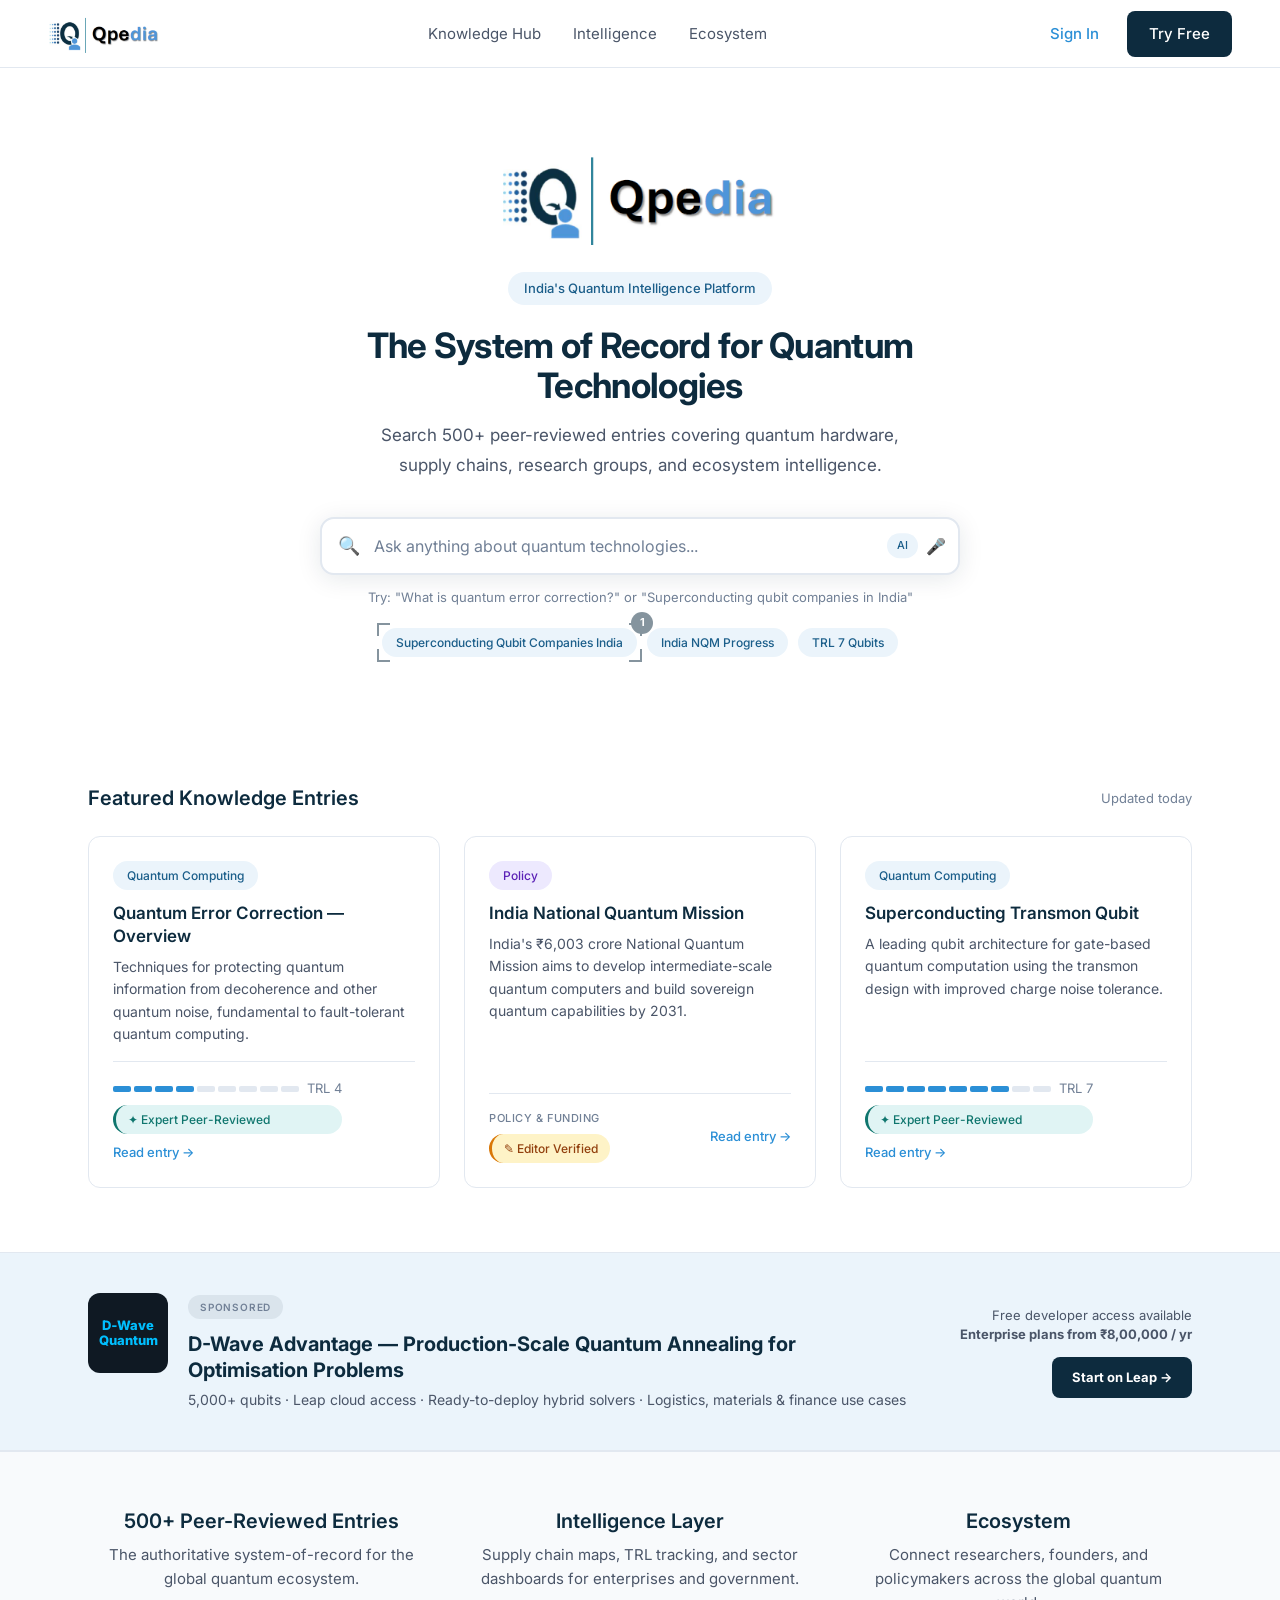
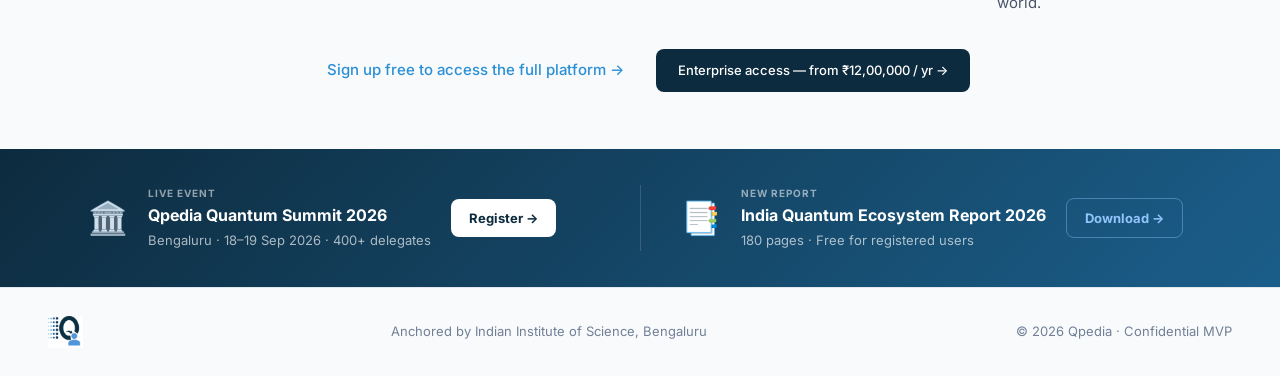
==== commit 72db0e8b: "UI: Adverts" ====
--- a/index.html
+++ b/index.html
@@ -248,6 +248,191 @@
         grid-template-columns: 1fr;
       }
     }
+
+    /* ── Stream G: D-Wave Ad Bar ────────────────────────────── */
+    .idx-ad-bar {
+      background: var(--qp-blue-light);
+      border-top: 1px solid var(--qp-border);
+      border-bottom: 1px solid var(--qp-border);
+      padding: 40px 0;
+    }
+
+    .idx-ad-bar-inner {
+      max-width: 1200px;
+      margin: 0 auto;
+      padding: 0 48px;
+      display: flex;
+      align-items: center;
+      gap: 40px;
+    }
+
+    .idx-ad-bar-left {
+      flex: 1;
+      display: flex;
+      align-items: flex-start;
+      gap: 20px;
+    }
+
+    .idx-ad-bar-logo {
+      width: 80px;
+      height: 80px;
+      background: #0F1923;
+      border-radius: var(--qp-radius);
+      display: flex;
+      align-items: center;
+      justify-content: center;
+      font-size: 13px;
+      font-weight: 800;
+      color: #00BFFF;
+      flex-shrink: 0;
+      text-align: center;
+      line-height: 1.2;
+    }
+
+    .idx-ad-bar-copy {
+      flex: 1;
+    }
+
+    .idx-ad-bar-sponsored {
+      display: inline-block;
+      background: rgba(13, 43, 62, 0.08);
+      color: var(--qp-text-3);
+      border-radius: 20px;
+      padding: 4px 12px;
+      font-size: 10px;
+      font-weight: 600;
+      letter-spacing: 0.08em;
+      text-transform: uppercase;
+      margin-bottom: 12px;
+    }
+
+    .idx-ad-bar-headline {
+      font-size: 20px;
+      font-weight: 700;
+      color: var(--qp-navy);
+      line-height: 1.3;
+      margin-bottom: 6px;
+    }
+
+    .idx-ad-bar-sub {
+      font-size: 14px;
+      color: var(--qp-text-2);
+      line-height: 1.5;
+    }
+
+    .idx-ad-bar-right {
+      flex-shrink: 0;
+      text-align: right;
+      display: flex;
+      flex-direction: column;
+      align-items: flex-end;
+      gap: 12px;
+    }
+
+    .idx-ad-bar-tagline {
+      font-size: 13px;
+      color: var(--qp-text-2);
+      line-height: 1.5;
+    }
+
+    .idx-ad-bar-cta {
+      display: inline-block;
+      background: var(--qp-navy);
+      color: #fff;
+      border-radius: var(--qp-radius-sm);
+      padding: 10px 20px;
+      font-size: 13px;
+      font-weight: 700;
+      text-decoration: none;
+      white-space: nowrap;
+    }
+
+    .idx-ad-bar-cta:hover {
+      background: var(--qp-blue);
+    }
+
+    /* ── Stream H: Summit Strip ─────────────────────────────── */
+    .idx-summit-strip {
+      background: linear-gradient(135deg, #0D2B3E 0%, #1B5E8A 100%);
+      padding: 36px 0;
+    }
+
+    .idx-summit-inner {
+      max-width: 1200px;
+      margin: 0 auto;
+      padding: 0 48px;
+      display: flex;
+      align-items: center;
+      gap: 40px;
+    }
+
+    .idx-summit-tile {
+      flex: 1;
+      display: flex;
+      align-items: center;
+      gap: 20px;
+    }
+
+    .idx-summit-tile+.idx-summit-tile {
+      border-left: 1px solid rgba(255, 255, 255, 0.15);
+      padding-left: 40px;
+    }
+
+    .idx-summit-icon {
+      font-size: 32px;
+      flex-shrink: 0;
+    }
+
+    .idx-summit-label {
+      font-size: 10px;
+      font-weight: 700;
+      letter-spacing: 0.1em;
+      text-transform: uppercase;
+      color: rgba(255, 255, 255, 0.55);
+      margin-bottom: 4px;
+    }
+
+    .idx-summit-title {
+      font-size: 16px;
+      font-weight: 700;
+      color: #fff;
+      line-height: 1.3;
+      margin-bottom: 4px;
+    }
+
+    .idx-summit-meta {
+      font-size: 13px;
+      color: rgba(255, 255, 255, 0.65);
+    }
+
+    .idx-summit-btn {
+      display: inline-block;
+      border-radius: var(--qp-radius-sm);
+      padding: 9px 18px;
+      font-size: 13px;
+      font-weight: 700;
+      text-decoration: none;
+      white-space: nowrap;
+      flex-shrink: 0;
+    }
+
+    .idx-summit-btn-primary {
+      background: #fff;
+      color: var(--qp-navy);
+    }
+
+    .idx-summit-btn-ghost {
+      color: #93C5FD;
+      border: 1.5px solid rgba(147, 197, 253, 0.4);
+    }
+
+    .idx-summit-btn-primary:hover {
+      background: var(--qp-off-white);
+    }
+
+    .idx-summit-btn-ghost:hover {
+      border-color: #93C5FD;
+    }
   </style>
 </head>
 
@@ -282,13 +467,13 @@
   <div class="qp-content">
     <section class="hero">
       <!-- Logo with name -->
-      <img src="Logo_withName.png" alt="Qpedia" style="height:52px; display:block; margin:0 auto 24px;" />
+      <img src="Logo_withName.png" alt="Qpedia" style="height:100px; display:block; margin:0 auto 24px;" />
 
       <!-- Pill badge -->
       <span class="hero-badge">India's Quantum Intelligence Platform</span>
 
       <!-- Headline -->
-      <h1 class="qp-h1 hero-h1">The System of Record for&nbsp;Quantum Technologies</h1>
+      <h1 class="qp-h1 hero-h1" style="font-size: 35px;">The System of Record for&nbsp;Quantum Technologies</h1>
 
       <!-- Sub-heading -->
       <p class="qp-body-lg hero-sub">
@@ -414,6 +599,29 @@
     </div>
 
     <!-- ═══════════════════════════════════════════════════════
+         SPONSORED AD BAR — Stream G (D-Wave)
+    ═══════════════════════════════════════════════════════ -->
+    <div class="idx-ad-bar">
+      <div class="idx-ad-bar-inner">
+        <div class="idx-ad-bar-left">
+          <div class="idx-ad-bar-logo">D‑Wave<br>Quantum</div>
+          <div class="idx-ad-bar-copy">
+            <span class="idx-ad-bar-sponsored">Sponsored</span>
+            <div class="idx-ad-bar-headline">D-Wave Advantage — Production-Scale Quantum Annealing for Optimisation
+              Problems</div>
+            <div class="idx-ad-bar-sub">5,000+ qubits · Leap cloud access · Ready-to-deploy hybrid solvers · Logistics,
+              materials &amp; finance use cases</div>
+          </div>
+        </div>
+        <div class="idx-ad-bar-right">
+          <span class="idx-ad-bar-tagline">Free developer access available<br><strong>Enterprise plans from ₹8,00,000 /
+              yr</strong></span>
+          <a href="#" class="idx-ad-bar-cta">Start on Leap →</a>
+        </div>
+      </div>
+    </div>
+
+    <!-- ═══════════════════════════════════════════════════════
          CAPABILITY TEASERS
     ═══════════════════════════════════════════════════════ -->
     <section class="capability-section">
@@ -442,14 +650,49 @@
         </div>
 
         <!-- CTA -->
-        <div class="capability-cta">
+        <div class="capability-cta"
+          style="display:flex; align-items:center; justify-content:center; gap:16px; flex-wrap:wrap;">
           <a class="qp-btn-ghost" href="04_signup.html">
             Sign up free to access the full platform →
+          </a>
+          <a class="qp-btn-primary" href="intelligence.html" style="background:var(--qp-navy); font-size:13px;">
+            Enterprise access — from ₹12,00,000 / yr →
           </a>
         </div>
       </div>
     </section>
   </div><!-- /.qp-content -->
+
+  <!-- ═══════════════════════════════════════════════════════
+       SUMMIT + ANNUAL REPORT STRIP — Stream H
+  ═══════════════════════════════════════════════════════ -->
+  <div class="idx-summit-strip">
+    <div class="idx-summit-inner">
+
+      <!-- Tile 1: Summit -->
+      <div class="idx-summit-tile">
+        <div class="idx-summit-icon">🏛️</div>
+        <div>
+          <div class="idx-summit-label">Live Event</div>
+          <div class="idx-summit-title">Qpedia Quantum Summit 2026</div>
+          <div class="idx-summit-meta">Bengaluru · 18–19 Sep 2026 · 400+ delegates</div>
+        </div>
+        <a href="#" class="idx-summit-btn idx-summit-btn-primary">Register →</a>
+      </div>
+
+      <!-- Tile 2: Annual Report -->
+      <div class="idx-summit-tile">
+        <div class="idx-summit-icon">📑</div>
+        <div>
+          <div class="idx-summit-label">New Report</div>
+          <div class="idx-summit-title">India Quantum Ecosystem Report 2026</div>
+          <div class="idx-summit-meta">180 pages · Free for registered users</div>
+        </div>
+        <a href="#" class="idx-summit-btn idx-summit-btn-ghost">Download →</a>
+      </div>
+
+    </div>
+  </div>
 
   <!-- ═══════════════════════════════════════════════════════
        FOOTER
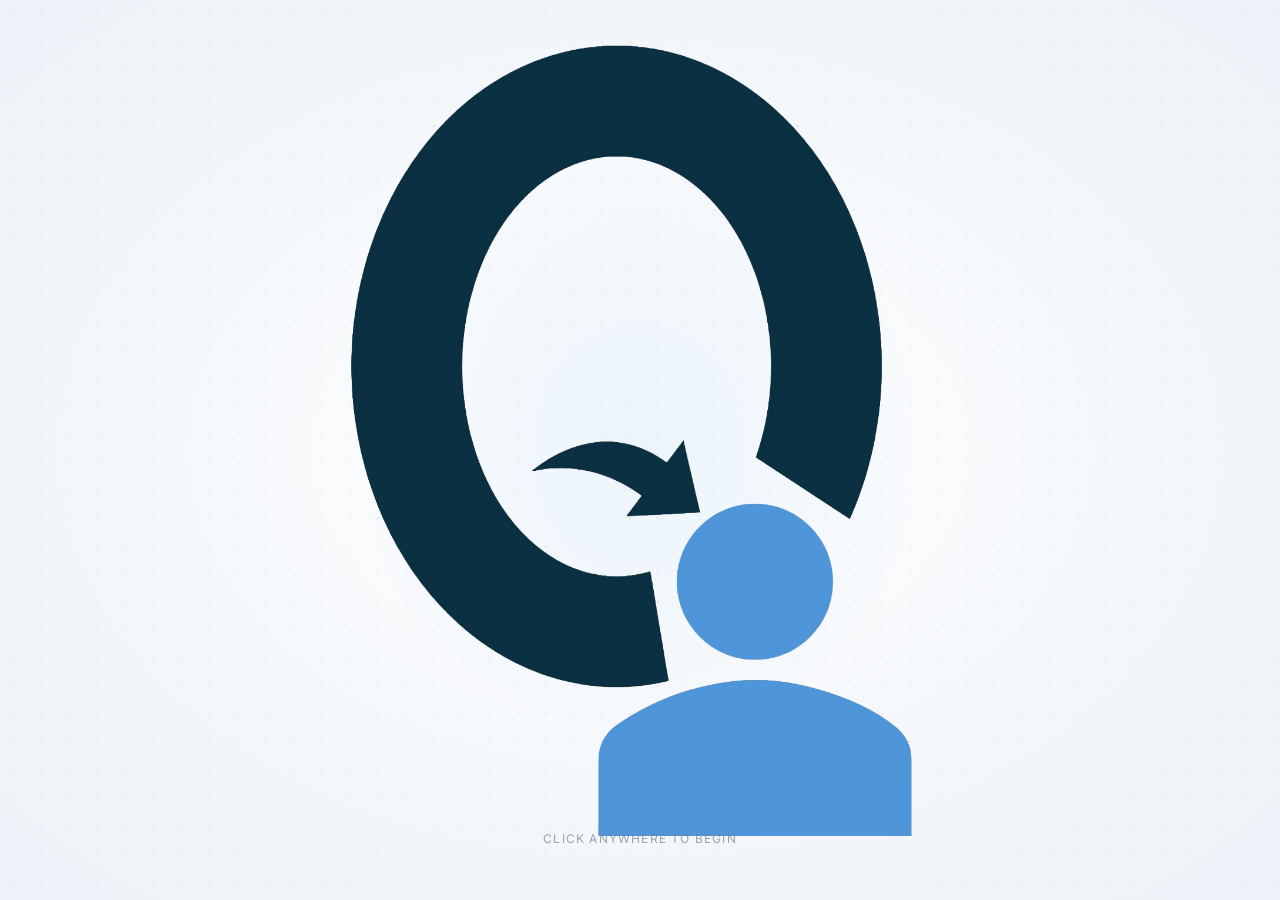
==== commit 6c0e10c9: "UI: index, 01_homepage" ====
--- a/index.html
+++ b/index.html
@@ -4,716 +4,469 @@
 <head>
   <meta charset="UTF-8" />
   <meta name="viewport" content="width=device-width, initial-scale=1.0" />
-  <title>Qpedia — The System of Record for Quantum Technologies</title>
+  <title>Qpedia</title>
   <link rel="icon" type="image/x-icon" href="favicon.ico">
-  <meta name="description"
-    content="Search 500+ peer-reviewed entries covering quantum hardware, supply chains, research groups, and ecosystem intelligence." />
   <link rel="stylesheet" href="shared.css" />
-  <link rel="stylesheet" href="shared-tour.css" />
   <style>
-    /* ── Hero ──────────────────────────────────────────────── */
-    .hero {
-      width: 100%;
-      background: var(--qp-white);
-      padding: 80px 48px 64px;
-      text-align: center;
-    }
-
-    .hero-badge {
-      display: inline-block;
-      background: var(--qp-blue-light);
-      color: var(--qp-blue-mid);
-      border-radius: 20px;
-      padding: 6px 16px;
-      font-size: 13px;
-      font-weight: 500;
-      margin-bottom: 20px;
-    }
-
-    .hero h1 {
-      max-width: 720px;
-      margin: 0 auto 16px;
-    }
-
-    .hero .hero-sub {
-      max-width: 540px;
-      margin: 0 auto 36px;
-      color: var(--qp-text-2);
-    }
-
-    /* ── Search box ─────────────────────────────────────────── */
-    .search-wrap {
-      max-width: 640px;
-      margin: 0 auto;
+    html,
+    body {
+      height: 100%;
+      margin: 0;
+      overflow: hidden;
+    }
+
+    /* ══════════════════════════════════════════════════════════
+       BASE — light background, dot grid, ambient orb
+    ══════════════════════════════════════════════════════════ */
+    .splash {
+      min-height: 100vh;
       position: relative;
-    }
-
-    .search-wrap input[type="text"] {
-      width: 100%;
-      height: 58px;
-      border: 2px solid var(--qp-border);
-      border-radius: 14px;
-      padding: 0 120px 0 52px;
-      font-size: 16px;
-      font-family: inherit;
-      color: var(--qp-text);
-      outline: none;
-      box-shadow: 0 4px 24px rgba(13, 43, 62, 0.10);
-      transition: border-color 0.2s;
-    }
-
-    .search-wrap input[type="text"]:focus {
-      border-color: var(--qp-blue);
-    }
-
-    .search-wrap input[type="text"]::placeholder {
-      color: var(--qp-text-3);
-    }
-
-    .search-icon {
-      position: absolute;
-      left: 18px;
-      top: 50%;
-      transform: translateY(-50%);
-      font-size: 18px;
-      color: var(--qp-text-3);
-      pointer-events: none;
-      line-height: 1;
-    }
-
-    .search-right {
-      position: absolute;
-      right: 14px;
-      top: 50%;
-      transform: translateY(-50%);
-      display: flex;
-      gap: 8px;
-      align-items: center;
-    }
-
-    .search-mic {
-      font-size: 16px;
-      cursor: pointer;
-      line-height: 1;
-      color: var(--qp-text-3);
-      transition: color 0.15s;
-    }
-
-    .search-mic:hover {
-      color: var(--qp-navy);
-    }
-
-    .search-hint {
-      margin-top: 12px;
-      text-align: center;
-    }
-
-    /* ── Trending tags ──────────────────────────────────────── */
-    .trending-row {
-      display: flex;
-      justify-content: center;
-      gap: 10px;
-      margin-top: 20px;
-    }
-
-    /* ── Featured cards section ─────────────────────────────── */
-    .featured-section {
-      margin-top: 64px;
-      padding-bottom: 64px;
-    }
-
-    .featured-header {
-      display: flex;
-      justify-content: space-between;
-      align-items: center;
-      margin-bottom: 24px;
-    }
-
-    .cards-grid {
-      display: grid;
-      grid-template-columns: repeat(3, 1fr);
-      gap: 24px;
-    }
-
-    .entry-card {
-      display: flex;
-      flex-direction: column;
-      cursor: pointer;
-      text-decoration: none;
-    }
-
-    .entry-card .card-title {
-      font-size: 17px;
-      font-weight: 600;
-      color: var(--qp-navy);
-      margin: 12px 0 8px;
-      line-height: 1.35;
-    }
-
-    .entry-card .card-excerpt {
-      font-size: 14px;
-      color: var(--qp-text-2);
-      line-height: 1.6;
-      flex: 1;
-    }
-
-    .card-footer {
-      display: flex;
-      justify-content: space-between;
-      align-items: center;
-      margin-top: 16px;
-      padding-top: 16px;
-      border-top: 1px solid var(--qp-border);
-      gap: 8px;
-      flex-wrap: wrap;
-    }
-
-    .card-footer-left {
-      display: flex;
-      flex-direction: column;
-      gap: 6px;
-    }
-
-    /* ── Capability teasers ─────────────────────────────────── */
-    .capability-section {
-      background: var(--qp-off-white);
-      padding: 56px 48px;
-      margin-top: 0;
-      border-top: 1px solid var(--qp-border);
-    }
-
-    .capability-grid {
-      display: grid;
-      grid-template-columns: repeat(3, 1fr);
-      gap: 48px;
-    }
-
-    .capability-col {
-      text-align: center;
-    }
-
-    .capability-icon {
-      width: 56px;
-      height: 56px;
-      border-radius: 50%;
-      background: var(--qp-blue-light);
       display: flex;
       align-items: center;
       justify-content: center;
-      margin: 0 auto 16px;
-      font-size: 24px;
-    }
-
-    .capability-col .qp-h3 {
-      margin-bottom: 8px;
-    }
-
-    .capability-cta {
-      text-align: center;
-      margin-top: 32px;
-    }
-
-    /* ── Responsive ─────────────────────────────────────────── */
-    @media (max-width: 1100px) {
-      .cards-grid {
-        grid-template-columns: repeat(2, 1fr);
-      }
-
-      .capability-grid {
-        grid-template-columns: repeat(2, 1fr);
-        gap: 32px;
-      }
-
-      .qp-nav {
-        padding: 0 24px;
-      }
-
-      .hero {
-        padding: 60px 24px 48px;
-      }
-
-      .capability-section {
-        padding: 48px 24px;
-      }
-
-      .qp-footer {
-        padding: 24px;
-      }
-    }
-
-    @media (max-width: 768px) {
-
-      .cards-grid,
-      .capability-grid {
-        grid-template-columns: 1fr;
-      }
-    }
-
-    /* ── Stream G: D-Wave Ad Bar ────────────────────────────── */
-    .idx-ad-bar {
-      background: var(--qp-blue-light);
-      border-top: 1px solid var(--qp-border);
-      border-bottom: 1px solid var(--qp-border);
-      padding: 40px 0;
-    }
-
-    .idx-ad-bar-inner {
-      max-width: 1200px;
-      margin: 0 auto;
-      padding: 0 48px;
+      cursor: pointer;
+      user-select: none;
+      overflow: hidden;
+      background: radial-gradient(ellipse 85% 85% at 50% 50%, #FFFFFF 0%, #E8EFF6 100%);
+    }
+
+    .splash::after {
+      content: '';
+      position: absolute;
+      inset: 0;
+      background-image: radial-gradient(circle, rgba(13, 43, 62, 0.07) 1px, transparent 1px);
+      background-size: 28px 28px;
+      pointer-events: none;
+      z-index: 0;
+    }
+
+    .splash::before {
+      content: '';
+      position: absolute;
+      width: 600px;
+      height: 600px;
+      background: radial-gradient(circle, rgba(43, 143, 214, 0.09) 0%, transparent 68%);
+      border-radius: 50%;
+      top: 50%;
+      left: 50%;
+      transform: translate(-50%, -50%);
+      animation: ambientPulse 5s ease-in-out infinite;
+      pointer-events: none;
+      z-index: 0;
+    }
+
+    @keyframes ambientPulse {
+
+      0%,
+      100% {
+        transform: translate(-50%, -50%) scale(1);
+        opacity: 1;
+      }
+
+      50% {
+        transform: translate(-50%, -50%) scale(1.18);
+        opacity: 0.5;
+      }
+    }
+
+    /* ══════════════════════════════════════════════════════════
+       DARK OVERLAY — near-black burn reveals light bg
+    ══════════════════════════════════════════════════════════ */
+    #dark-overlay {
+      position: absolute;
+      inset: 0;
+      background: #020C14;
+      z-index: 2;
+      opacity: 1;
+      transition: opacity 1.6s cubic-bezier(0.4, 0, 0.2, 1) 0.3s;
+      pointer-events: none;
+    }
+
+    #dark-overlay.fade-out {
+      opacity: 0;
+    }
+
+    /* ══════════════════════════════════════════════════════════
+       SPLASH ROW
+    ══════════════════════════════════════════════════════════ */
+    #splash-row {
+      position: relative;
+      z-index: 3;
       display: flex;
       align-items: center;
-      gap: 40px;
-    }
-
-    .idx-ad-bar-left {
-      flex: 1;
+    }
+
+    /* ══════════════════════════════════════════════════════════
+       LOGO
+    ══════════════════════════════════════════════════════════ */
+    #splash-logo {
+      width: 600px;
+      max-height: 90vh;
+      object-fit: contain;
+      flex-shrink: 0;
+      display: block;
+      pointer-events: none;
+      opacity: 0;
+      animation: logoEntrance 1.6s cubic-bezier(0.22, 1, 0.36, 1) 0.6s forwards;
+    }
+
+    @keyframes logoEntrance {
+      from {
+        opacity: 0;
+        transform: scale(0.75);
+        filter: blur(24px);
+      }
+
+      to {
+        opacity: 1;
+        transform: scale(1);
+        filter: blur(0px);
+      }
+    }
+
+    /* ══════════════════════════════════════════════════════════
+       GLOW RING
+    ══════════════════════════════════════════════════════════ */
+    #glow-ring {
+      position: absolute;
+      width: 400px;
+      height: 400px;
+      border-radius: 50%;
+      top: 50%;
+      left: 50%;
+      transform: translate(-50%, -50%) scale(0.85);
+      border: 1.5px solid rgba(43, 143, 214, 0);
+      pointer-events: none;
+      z-index: 3;
+    }
+
+    #glow-ring.burst {
+      animation: glowBurst 0.9s cubic-bezier(0.22, 1, 0.36, 1) forwards;
+    }
+
+    @keyframes glowBurst {
+      0% {
+        transform: translate(-50%, -50%) scale(0.85);
+        border-color: rgba(43, 143, 214, 0.5);
+        box-shadow: 0 0 40px rgba(43, 143, 214, 0.18), inset 0 0 30px rgba(43, 143, 214, 0.07);
+      }
+
+      100% {
+        transform: translate(-50%, -50%) scale(1.75);
+        border-color: rgba(43, 143, 214, 0);
+        box-shadow: 0 0 0 rgba(43, 143, 214, 0);
+      }
+    }
+
+    /* ══════════════════════════════════════════════════════════
+       HINT TEXT
+    ══════════════════════════════════════════════════════════ */
+    #splash-hint {
+      position: absolute;
+      bottom: 52px;
+      left: 50%;
+      transform: translateX(-50%);
+      font-size: 12px;
+      font-family: 'Inter', system-ui, sans-serif;
+      color: var(--qp-text-3);
+      letter-spacing: 0.1em;
+      text-transform: uppercase;
+      white-space: nowrap;
+      opacity: 0;
+      animation: hintFadeIn 0.6s ease 3s forwards, hintPulse 2.8s ease-in-out 3.6s infinite;
+      transition: opacity 0.35s ease;
+      z-index: 3;
+      pointer-events: none;
+    }
+
+    #splash-hint.hidden {
+      opacity: 0 !important;
+      animation: none;
+    }
+
+    @keyframes hintFadeIn {
+      to {
+        opacity: 0.7;
+      }
+    }
+
+    @keyframes hintPulse {
+
+      0%,
+      100% {
+        opacity: 0.4;
+      }
+
+      50% {
+        opacity: 0.85;
+      }
+    }
+
+    /* ══════════════════════════════════════════════════════════
+       BUTTON GROUP
+    ══════════════════════════════════════════════════════════ */
+    #btn-group {
       display: flex;
-      align-items: flex-start;
-      gap: 20px;
-    }
-
-    .idx-ad-bar-logo {
-      width: 80px;
-      height: 80px;
-      background: #0F1923;
-      border-radius: var(--qp-radius);
+      flex-direction: column;
+      gap: 0;
+      overflow: hidden;
+    }
+
+    #btn-group-heading {
+      font-size: 11px;
+      font-weight: 500;
+      font-family: 'Inter', system-ui, sans-serif;
+      letter-spacing: 0.09em;
+      text-transform: uppercase;
+      color: var(--qp-text-3);
+      padding: 0 4px 14px 4px;
+      white-space: nowrap;
+      opacity: 0;
+      transform: translateY(6px);
+      transition: opacity 0.3s ease, transform 0.3s ease;
+    }
+
+    #btn-group-heading.visible {
+      opacity: 1;
+      transform: translateY(0);
+    }
+
+    .btn-wrap {
+      overflow: visible;
+      padding: 5px 0;
+    }
+
+    /* Ghost button — transparent, barely-there border, dark text */
+    .splash-btn {
+      position: relative;
       display: flex;
       align-items: center;
-      justify-content: center;
-      font-size: 13px;
-      font-weight: 800;
-      color: #00BFFF;
-      flex-shrink: 0;
-      text-align: center;
-      line-height: 1.2;
-    }
-
-    .idx-ad-bar-copy {
-      flex: 1;
-    }
-
-    .idx-ad-bar-sponsored {
-      display: inline-block;
-      background: rgba(13, 43, 62, 0.08);
-      color: var(--qp-text-3);
-      border-radius: 20px;
-      padding: 4px 12px;
-      font-size: 10px;
+      gap: 12px;
+      width: 300px;
+      padding: 15px 24px;
+
+      background: transparent;
+      border: 1px solid rgba(13, 43, 62, 0.14);
+      border-radius: 14px;
+
+      color: var(--qp-navy);
+      font-size: 17px;
       font-weight: 600;
-      letter-spacing: 0.08em;
-      text-transform: uppercase;
-      margin-bottom: 12px;
-    }
-
-    .idx-ad-bar-headline {
-      font-size: 20px;
-      font-weight: 700;
-      color: var(--qp-navy);
-      line-height: 1.3;
-      margin-bottom: 6px;
-    }
-
-    .idx-ad-bar-sub {
-      font-size: 14px;
-      color: var(--qp-text-2);
-      line-height: 1.5;
-    }
-
-    .idx-ad-bar-right {
-      flex-shrink: 0;
-      text-align: right;
-      display: flex;
-      flex-direction: column;
-      align-items: flex-end;
-      gap: 12px;
-    }
-
-    .idx-ad-bar-tagline {
-      font-size: 13px;
-      color: var(--qp-text-2);
-      line-height: 1.5;
-    }
-
-    .idx-ad-bar-cta {
-      display: inline-block;
-      background: var(--qp-navy);
-      color: #fff;
-      border-radius: var(--qp-radius-sm);
-      padding: 10px 20px;
-      font-size: 13px;
-      font-weight: 700;
+      font-family: 'Inter', system-ui, sans-serif;
+      letter-spacing: 0.01em;
       text-decoration: none;
       white-space: nowrap;
-    }
-
-    .idx-ad-bar-cta:hover {
-      background: var(--qp-blue);
-    }
-
-    /* ── Stream H: Summit Strip ─────────────────────────────── */
-    .idx-summit-strip {
-      background: linear-gradient(135deg, #0D2B3E 0%, #1B5E8A 100%);
-      padding: 36px 0;
-    }
-
-    .idx-summit-inner {
-      max-width: 1200px;
-      margin: 0 auto;
-      padding: 0 48px;
-      display: flex;
-      align-items: center;
-      gap: 40px;
-    }
-
-    .idx-summit-tile {
+
+      opacity: 0;
+      transform: translateX(20px) scale(0.95);
+      pointer-events: none;
+
+      transition:
+        opacity 0.32s ease,
+        transform 0.28s ease-out,
+        border-color 0.28s ease-out,
+        box-shadow 0.28s ease-out,
+        background 0.28s ease-out;
+    }
+
+    .splash-btn::before {
+      content: '';
+      position: absolute;
+      inset: -10px;
+      border-radius: 22px;
+      background: radial-gradient(ellipse at center, rgba(13, 43, 62, 0.07) 0%, transparent 70%);
+      opacity: 0;
+      pointer-events: none;
+      transition: opacity 0.28s ease-out;
+      z-index: -1;
+    }
+
+    .btn-label {
       flex: 1;
-      display: flex;
-      align-items: center;
-      gap: 20px;
-    }
-
-    .idx-summit-tile+.idx-summit-tile {
-      border-left: 1px solid rgba(255, 255, 255, 0.15);
-      padding-left: 40px;
-    }
-
-    .idx-summit-icon {
-      font-size: 32px;
+    }
+
+    .btn-arrow {
+      font-size: 16px;
+      color: rgba(13, 43, 62, 0.30);
+      transition: transform 0.28s ease-out, color 0.28s ease-out;
       flex-shrink: 0;
     }
 
-    .idx-summit-label {
-      font-size: 10px;
-      font-weight: 700;
-      letter-spacing: 0.1em;
-      text-transform: uppercase;
-      color: rgba(255, 255, 255, 0.55);
-      margin-bottom: 4px;
-    }
-
-    .idx-summit-title {
-      font-size: 16px;
-      font-weight: 700;
-      color: #fff;
-      line-height: 1.3;
-      margin-bottom: 4px;
-    }
-
-    .idx-summit-meta {
-      font-size: 13px;
-      color: rgba(255, 255, 255, 0.65);
-    }
-
-    .idx-summit-btn {
-      display: inline-block;
-      border-radius: var(--qp-radius-sm);
-      padding: 9px 18px;
-      font-size: 13px;
-      font-weight: 700;
-      text-decoration: none;
-      white-space: nowrap;
-      flex-shrink: 0;
-    }
-
-    .idx-summit-btn-primary {
-      background: #fff;
+    .splash-btn.visible {
+      opacity: 1;
+      transform: translateX(0) scale(1);
+      pointer-events: auto;
+    }
+
+    .btn-wrap .splash-btn.visible:hover {
+      border-color: rgba(13, 43, 62, 0.65);
+      background: rgba(13, 43, 62, 0.035);
+      box-shadow: 0 4px 20px rgba(13, 43, 62, 0.09);
+      transform: translateY(-2px) scale(1.02);
+      transition:
+        transform 0.15s ease-out,
+        border-color 0.15s ease-out,
+        box-shadow 0.15s ease-out,
+        background 0.15s ease-out;
+    }
+
+    .btn-wrap .splash-btn.visible:hover::before {
+      opacity: 1;
+      transition: opacity 0.15s ease-out;
+    }
+
+    .btn-wrap .splash-btn.visible:hover .btn-arrow {
+      transform: translateX(4px);
       color: var(--qp-navy);
-    }
-
-    .idx-summit-btn-ghost {
-      color: #93C5FD;
-      border: 1.5px solid rgba(147, 197, 253, 0.4);
-    }
-
-    .idx-summit-btn-primary:hover {
-      background: var(--qp-off-white);
-    }
-
-    .idx-summit-btn-ghost:hover {
-      border-color: #93C5FD;
+      transition: transform 0.15s ease-out, color 0.15s ease-out;
+    }
+
+    /* ══════════════════════════════════════════════════════════
+       DESKTOP
+    ══════════════════════════════════════════════════════════ */
+    @media (min-width: 769px) {
+      #splash-row {
+        gap: 0;
+        transition: gap 0.45s ease-out;
+      }
+
+      #splash-row.revealed {
+        gap: 72px;
+      }
+
+      #btn-group {
+        width: 0;
+        transition: width 0.45s ease-out;
+      }
+
+      #splash-row.revealed #btn-group {
+        width: 312px;
+      }
+    }
+
+    /* ══════════════════════════════════════════════════════════
+       MOBILE
+    ══════════════════════════════════════════════════════════ */
+    @media (max-width: 768px) {
+      #splash-row {
+        flex-direction: column;
+        align-items: center;
+        gap: 0;
+        transition: gap 0.45s ease-out;
+      }
+
+      #splash-row.revealed {
+        gap: 40px;
+      }
+
+      #splash-logo {
+        width: 240px;
+      }
+
+      #btn-group {
+        width: 300px;
+        max-height: 0;
+        transition: max-height 0.5s ease-out;
+        align-items: stretch;
+      }
+
+      #splash-row.revealed #btn-group {
+        max-height: 480px;
+      }
+
+      .splash-btn {
+        width: 100%;
+      }
+
+      #splash-hint {
+        bottom: 36px;
+        font-size: 11px;
+      }
+
+      .splash::before {
+        width: 360px;
+        height: 360px;
+      }
     }
   </style>
 </head>
 
-<body class="qp-page">
-
-  <!-- ═══════════════════════════════════════════════════════
-       NAV BAR
-  ═══════════════════════════════════════════════════════ -->
-  <nav class="qp-nav">
-    <!-- Brand -->
-    <a href="index.html" class="qp-nav-brand">
-      <img src="Logo_withName.png" alt="Qpedia" height="40" />
-    </a>
-
-    <!-- Links -->
-    <ul class="qp-nav-links">
-      <li><a href="knowledge_hub.html">Knowledge Hub</a></li>
-      <li><a href="intelligence.html">Intelligence</a></li>
-      <li><a href="ecosystem.html">Ecosystem</a></li>
-    </ul>
-
-    <!-- Actions -->
-    <div class="qp-nav-actions">
-      <a class="qp-btn-ghost" href="04_signup.html">Sign In</a>
-      <a class="qp-btn-primary" href="04_signup.html">Try Free</a>
-    </div>
-  </nav>
-
-  <!-- ═══════════════════════════════════════════════════════
-       HERO
-  ═══════════════════════════════════════════════════════ -->
-  <div class="qp-content">
-    <section class="hero">
-      <!-- Logo with name -->
-      <img src="Logo_withName.png" alt="Qpedia" style="height:100px; display:block; margin:0 auto 24px;" />
-
-      <!-- Pill badge -->
-      <span class="hero-badge">India's Quantum Intelligence Platform</span>
-
-      <!-- Headline -->
-      <h1 class="qp-h1 hero-h1" style="font-size: 35px;">The System of Record for&nbsp;Quantum Technologies</h1>
-
-      <!-- Sub-heading -->
-      <p class="qp-body-lg hero-sub">
-        Search 500+ peer-reviewed entries covering quantum hardware, supply chains,
-        research groups, and ecosystem intelligence.
-      </p>
-
-      <!-- Search box -->
-      <div class="search-wrap">
-        <span class="search-icon">🔍</span>
-        <input type="text" id="main-search" placeholder="Ask anything about quantum technologies..."
-          autocomplete="off" />
-        <div class="search-right">
-          <span class="qp-chip" style="font-size:11px; padding:4px 10px;">AI</span>
-          <span class="search-mic" title="Voice search">🎤</span>
+<body>
+
+  <div class="splash" id="splash">
+
+    <div id="dark-overlay"></div>
+    <div id="glow-ring"></div>
+
+    <div id="splash-row">
+      <img id="splash-logo" src="Logo_OpeningPage.png" alt="Qpedia" />
+
+      <div id="btn-group">
+        <p id="btn-group-heading">What brings you to Qpedia?</p>
+
+        <div class="btn-wrap">
+          <a class="splash-btn" href="01_homepage.html?intent=technology">
+            <span class="btn-label">Technology</span><span class="btn-arrow">→</span>
+          </a>
         </div>
-      </div>
-
-      <!-- Hint -->
-      <p class="qp-caption search-hint">
-        Try: "What is quantum error correction?" or "Superconducting qubit companies in India"
-      </p>
-
-      <!-- Trending tags -->
-      <div class="trending-row">
-        <a class="qp-chip qp-step-1" href="02_search_results.html">Superconducting Qubit Companies India</a>
-        <a class="qp-chip" href="#">India NQM Progress</a>
-        <a class="qp-chip" href="#">TRL 7 Qubits</a>
-      </div>
-    </section>
-
-    <!-- ═══════════════════════════════════════════════════════
-         FEATURED KNOWLEDGE ENTRIES
-    ═══════════════════════════════════════════════════════ -->
-    <div class="qp-container featured-section">
-      <div class="featured-header">
-        <h3 class="qp-h3">Featured Knowledge Entries</h3>
-        <span class="qp-caption">Updated today</span>
-      </div>
-
-      <div class="cards-grid">
-
-        <!-- Card 1 — Quantum Error Correction -->
-        <a class="qp-card entry-card" href="09_quantum_error_correction.html" style="text-decoration:none;">
-          <span class="qp-chip" style="align-self:flex-start;">Quantum Computing</span>
-          <div class="card-title">Quantum Error Correction — Overview</div>
-          <p class="card-excerpt qp-body">
-            Techniques for protecting quantum information from decoherence and other
-            quantum noise, fundamental to fault-tolerant quantum computing.
-          </p>
-          <div class="card-footer">
-            <div class="card-footer-left">
-              <!-- TRL: 9 segments, 4 filled -->
-              <div class="qp-trl">
-                <div class="qp-trl-bar">
-                  <div class="qp-trl-segment filled"></div>
-                  <div class="qp-trl-segment filled"></div>
-                  <div class="qp-trl-segment filled"></div>
-                  <div class="qp-trl-segment filled"></div>
-                  <div class="qp-trl-segment empty"></div>
-                  <div class="qp-trl-segment empty"></div>
-                  <div class="qp-trl-segment empty"></div>
-                  <div class="qp-trl-segment empty"></div>
-                  <div class="qp-trl-segment empty"></div>
-                </div>
-                <span class="qp-trl-label">TRL 4</span>
-              </div>
-              <span class="qp-badge-expert">✦ Expert Peer-Reviewed</span>
-            </div>
-            <span class="qp-btn-ghost" style="font-size:13px; padding:0;">Read entry →</span>
-          </div>
-        </a>
-
-        <!-- Card 2 — India National Quantum Mission -->
-        <a class="qp-card entry-card" href="#" style="text-decoration:none;">
-          <span class="qp-chip" style="align-self:flex-start; background:#EDE9FE; color:#5B21B6;">Policy</span>
-          <div class="card-title">India National Quantum Mission</div>
-          <p class="card-excerpt qp-body">
-            India's ₹6,003 crore National Quantum Mission aims to develop intermediate-scale
-            quantum computers and build sovereign quantum capabilities by 2031.
-          </p>
-          <div class="card-footer">
-            <div class="card-footer-left">
-              <span class="qp-label" style="color: var(--qp-text-3); font-size:11px;">Policy &amp; Funding</span>
-              <span class="qp-badge-editor">✎ Editor Verified</span>
-            </div>
-            <span class="qp-btn-ghost" style="font-size:13px; padding:0;">Read entry →</span>
-          </div>
-        </a>
-
-        <!-- Card 3 — Superconducting Transmon Qubit -->
-        <a class="qp-card entry-card" href="#" style="text-decoration:none;">
-          <span class="qp-chip" style="align-self:flex-start;">Quantum Computing</span>
-          <div class="card-title">Superconducting Transmon Qubit</div>
-          <p class="card-excerpt qp-body">
-            A leading qubit architecture for gate-based quantum computation using the
-            transmon design with improved charge noise tolerance.
-          </p>
-          <div class="card-footer">
-            <div class="card-footer-left">
-              <!-- TRL: 9 segments, 7 filled -->
-              <div class="qp-trl">
-                <div class="qp-trl-bar">
-                  <div class="qp-trl-segment filled"></div>
-                  <div class="qp-trl-segment filled"></div>
-                  <div class="qp-trl-segment filled"></div>
-                  <div class="qp-trl-segment filled"></div>
-                  <div class="qp-trl-segment filled"></div>
-                  <div class="qp-trl-segment filled"></div>
-                  <div class="qp-trl-segment filled"></div>
-                  <div class="qp-trl-segment empty"></div>
-                  <div class="qp-trl-segment empty"></div>
-                </div>
-                <span class="qp-trl-label">TRL 7</span>
-              </div>
-              <span class="qp-badge-expert">✦ Expert Peer-Reviewed</span>
-            </div>
-            <span class="qp-btn-ghost" style="font-size:13px; padding:0;">Read entry →</span>
-          </div>
-        </a>
-
-      </div>
-    </div>
-
-    <!-- ═══════════════════════════════════════════════════════
-         SPONSORED AD BAR — Stream G (D-Wave)
-    ═══════════════════════════════════════════════════════ -->
-    <div class="idx-ad-bar">
-      <div class="idx-ad-bar-inner">
-        <div class="idx-ad-bar-left">
-          <div class="idx-ad-bar-logo">D‑Wave<br>Quantum</div>
-          <div class="idx-ad-bar-copy">
-            <span class="idx-ad-bar-sponsored">Sponsored</span>
-            <div class="idx-ad-bar-headline">D-Wave Advantage — Production-Scale Quantum Annealing for Optimisation
-              Problems</div>
-            <div class="idx-ad-bar-sub">5,000+ qubits · Leap cloud access · Ready-to-deploy hybrid solvers · Logistics,
-              materials &amp; finance use cases</div>
-          </div>
+        <div class="btn-wrap">
+          <a class="splash-btn" href="01_homepage.html?intent=discover">
+            <span class="btn-label">Discover</span><span class="btn-arrow">→</span>
+          </a>
         </div>
-        <div class="idx-ad-bar-right">
-          <span class="idx-ad-bar-tagline">Free developer access available<br><strong>Enterprise plans from ₹8,00,000 /
-              yr</strong></span>
-          <a href="#" class="idx-ad-bar-cta">Start on Leap →</a>
+        <div class="btn-wrap">
+          <a class="splash-btn" href="01_homepage.html?intent=business">
+            <span class="btn-label">Business</span><span class="btn-arrow">→</span>
+          </a>
+        </div>
+        <div class="btn-wrap">
+          <a class="splash-btn" href="01_homepage.html?intent=opportunities">
+            <span class="btn-label">Opportunities</span><span class="btn-arrow">→</span>
+          </a>
         </div>
       </div>
     </div>
 
-    <!-- ═══════════════════════════════════════════════════════
-         CAPABILITY TEASERS
-    ═══════════════════════════════════════════════════════ -->
-    <section class="capability-section">
-      <div class="qp-container">
-        <div class="capability-grid">
-
-          <!-- Col 1 -->
-          <div class="capability-col">
-            <h3 class="qp-h3">500+ Peer-Reviewed Entries</h3>
-            <p class="qp-body">The authoritative system-of-record for the global quantum ecosystem.</p>
-          </div>
-
-          <!-- Col 2 -->
-          <div class="capability-col">
-            <h3 class="qp-h3">Intelligence Layer</h3>
-            <p class="qp-body">Supply chain maps, TRL tracking, and sector dashboards for enterprises and government.
-            </p>
-          </div>
-
-          <!-- Col 3 -->
-          <div class="capability-col">
-            <h3 class="qp-h3">Ecosystem</h3>
-            <p class="qp-body">Connect researchers, founders, and policymakers across the global quantum world.</p>
-          </div>
-
-        </div>
-
-        <!-- CTA -->
-        <div class="capability-cta"
-          style="display:flex; align-items:center; justify-content:center; gap:16px; flex-wrap:wrap;">
-          <a class="qp-btn-ghost" href="04_signup.html">
-            Sign up free to access the full platform →
-          </a>
-          <a class="qp-btn-primary" href="intelligence.html" style="background:var(--qp-navy); font-size:13px;">
-            Enterprise access — from ₹12,00,000 / yr →
-          </a>
-        </div>
-      </div>
-    </section>
-  </div><!-- /.qp-content -->
-
-  <!-- ═══════════════════════════════════════════════════════
-       SUMMIT + ANNUAL REPORT STRIP — Stream H
-  ═══════════════════════════════════════════════════════ -->
-  <div class="idx-summit-strip">
-    <div class="idx-summit-inner">
-
-      <!-- Tile 1: Summit -->
-      <div class="idx-summit-tile">
-        <div class="idx-summit-icon">🏛️</div>
-        <div>
-          <div class="idx-summit-label">Live Event</div>
-          <div class="idx-summit-title">Qpedia Quantum Summit 2026</div>
-          <div class="idx-summit-meta">Bengaluru · 18–19 Sep 2026 · 400+ delegates</div>
-        </div>
-        <a href="#" class="idx-summit-btn idx-summit-btn-primary">Register →</a>
-      </div>
-
-      <!-- Tile 2: Annual Report -->
-      <div class="idx-summit-tile">
-        <div class="idx-summit-icon">📑</div>
-        <div>
-          <div class="idx-summit-label">New Report</div>
-          <div class="idx-summit-title">India Quantum Ecosystem Report 2026</div>
-          <div class="idx-summit-meta">180 pages · Free for registered users</div>
-        </div>
-        <a href="#" class="idx-summit-btn idx-summit-btn-ghost">Download →</a>
-      </div>
-
-    </div>
+    <p id="splash-hint">Click anywhere to begin</p>
+
   </div>
 
-  <!-- ═══════════════════════════════════════════════════════
-       FOOTER
-  ═══════════════════════════════════════════════════════ -->
-  <footer class="qp-footer">
-    <img src="Logo.jpeg" alt="Qpedia" style="height:32px;" />
-    <span class="qp-footer-center">Anchored by Indian Institute of Science, Bengaluru</span>
-    <span class="qp-footer-right">© 2026 Qpedia · Confidential MVP</span>
-  </footer>
-
-  <!-- ═══════════════════════════════════════════════════════
-       VANILLA JS
-  ═══════════════════════════════════════════════════════ -->
   <script>
-    document.getElementById('main-search').addEventListener('keydown', function (e) {
-      if (e.key === 'Enter' && this.value.trim() !== '') {
-        window.location.href = '02_search_results.html';
-      }
+    const overlay = document.getElementById('dark-overlay');
+    const glowRing = document.getElementById('glow-ring');
+    const splash = document.getElementById('splash');
+    const splashRow = document.getElementById('splash-row');
+    const btnGroup = document.getElementById('btn-group');
+    const heading = document.getElementById('btn-group-heading');
+    const hint = document.getElementById('splash-hint');
+    const buttons = document.querySelectorAll('.splash-btn');
+    let revealed = false;
+
+    setTimeout(function () { overlay.classList.add('fade-out'); }, 300);
+    setTimeout(function () { glowRing.classList.add('burst'); }, 2200);
+
+    splash.addEventListener('click', function (e) {
+      if (e.target.closest('.splash-btn')) return;
+      if (revealed) return;
+
+      revealed = true;
+      splash.style.cursor = 'default';
+      hint.classList.add('hidden');
+      splashRow.classList.add('revealed');
+
+      setTimeout(function () { heading.classList.add('visible'); }, 280);
+
+      buttons.forEach(function (btn, i) {
+        setTimeout(function () { btn.classList.add('visible'); }, 380 + i * 110);
+      });
+
+      setTimeout(function () {
+        btnGroup.style.overflow = 'visible';
+        buttons.forEach(function (btn) { btn.style.transitionDelay = '0s'; });
+      }, 1300);
     });
   </script>
-  <script src="shared-tour.js"></script>
+
 </body>
 
 </html>
